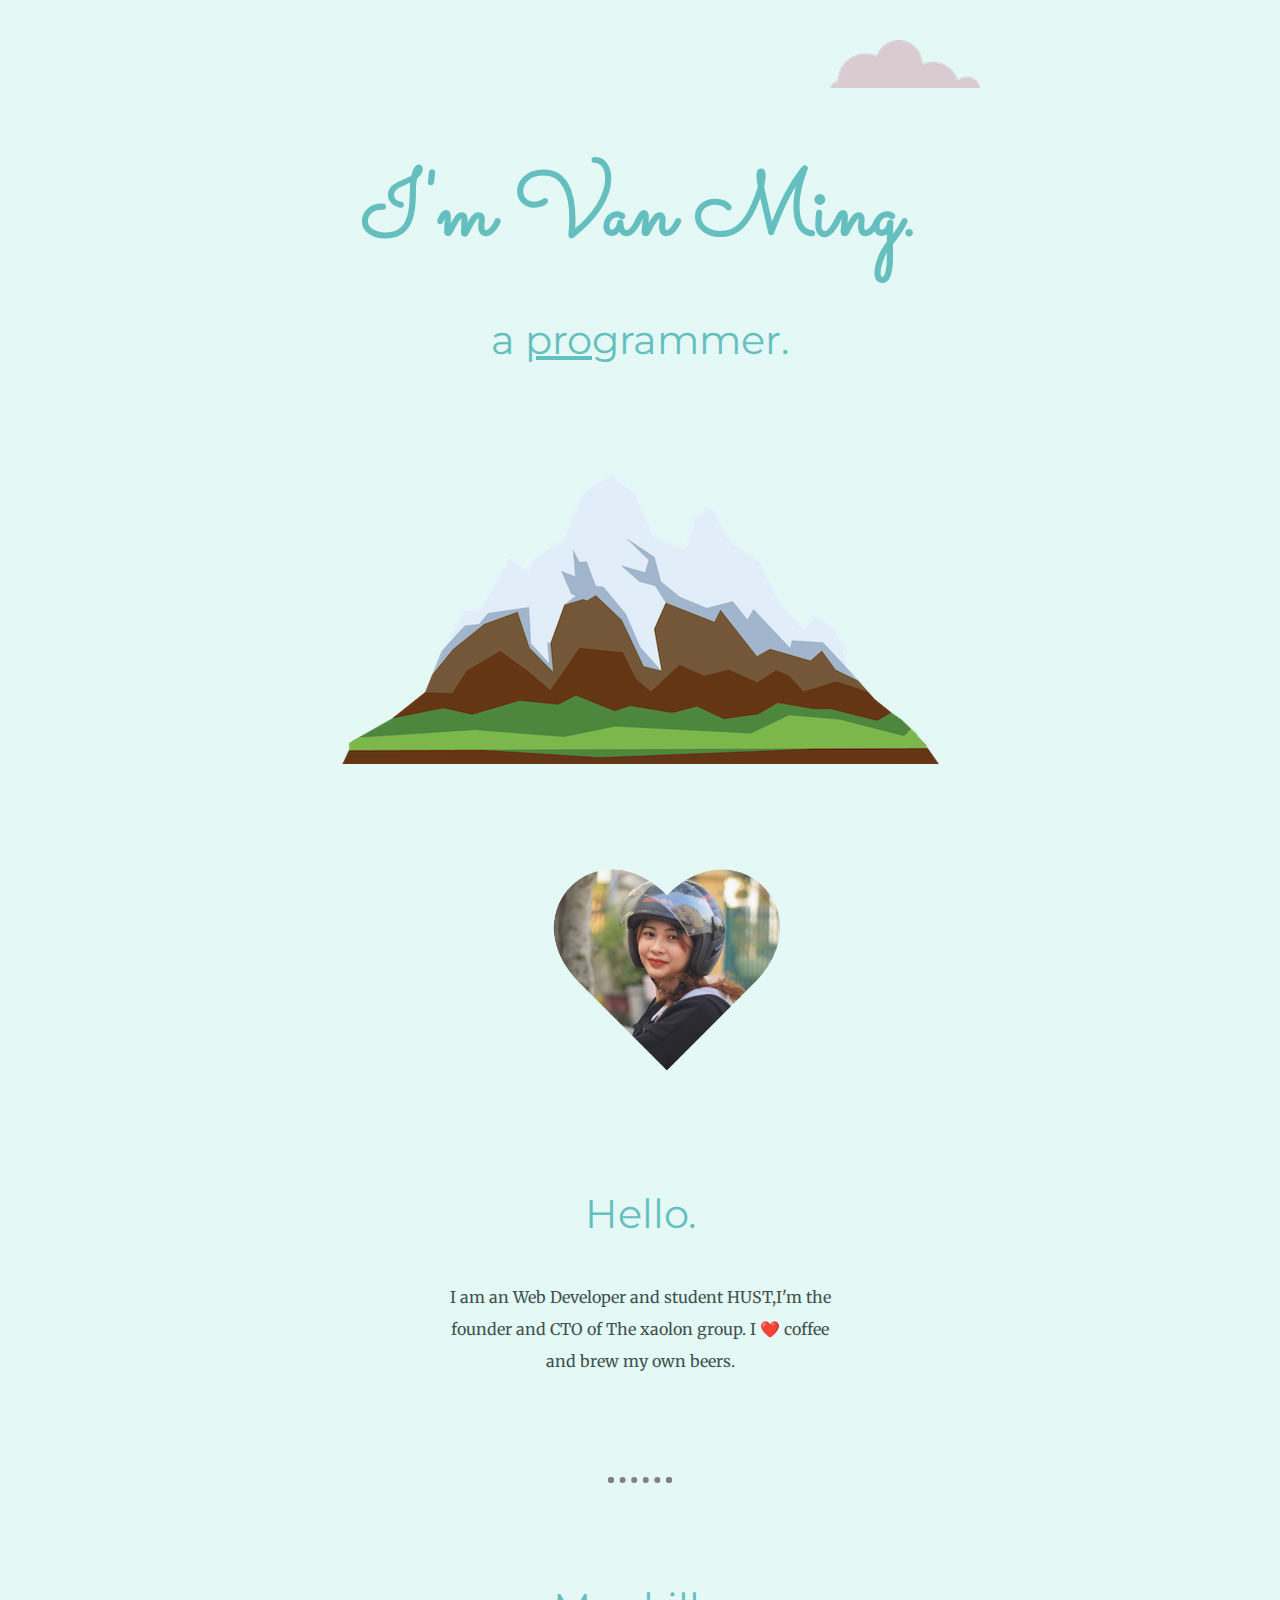
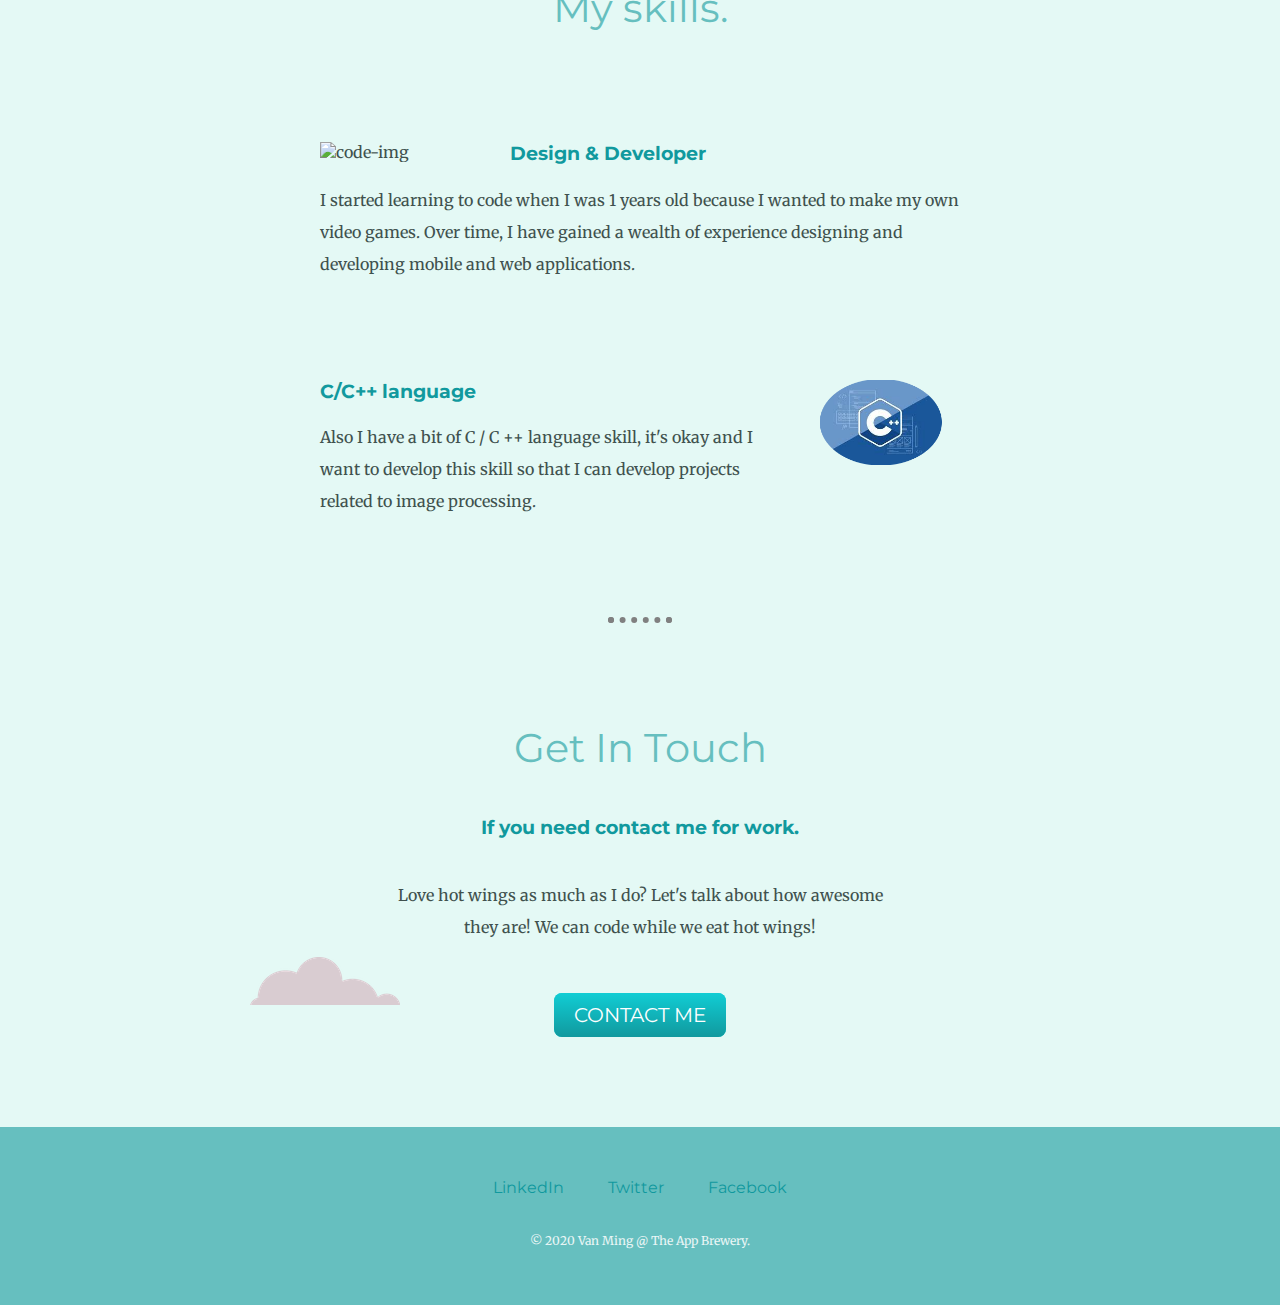
==== index.html @ d98f89c5 "Rename Untitled-1.html to index.html" ====
<!DOCTYPE html>
<html lang="en">
<head>
    <meta charset="UTF-8">
    <meta http-equiv="X-UA-Compatible" content="IE=edge">
    <meta name="viewport" content="width=device-width, initial-scale=1.0">
    <title>Van Ming</title>
    <link rel="stylesheet" href="css/styles.css">
    <link href="https://fonts.googleapis.com/css?family=Merriweather|Montserrat|Sacramento" rel="stylesheet">
    <link rel="icon" href="facebook-icon-png-32x32-28.jpg">
</head>
<body>
    <div class="top-container">
        <img class="top-cloud" src="images/cloud.png" alt="cloud">
        <div class="title-text">
            <h1>I'm Van Ming.</h1>
            <h2>a <span class="pro">pro</span>grammer.</h2>
        </div>
<img class="bottom-cloud" src="images/cloud.png" alt="cloud">
<img class="mountain" src="images/mountain.png" alt="mountain"
    </div>
    <div class="middle-container">
        <div class="profile">
            <img class="ss" src="images/abc.png" alt="my">
            <h2> Hello.</h2>
            <p class="intro">I am an Web Developer and student HUST,I'm the founder and CTO of The xaolon group. I ❤️ coffee and brew my own beers.</p>
        </div>
<hr>
<div class="skills">
<h2>My skills.</h2>
<div class="skill-row">
    <img class="code-img" src="https://media.giphy.com/media/iIqmM5tTjmpOB9mpbn/giphy.gif" alt=code-img>
    <h3>Design & Developer</h3>
    <p>I started learning to code when I was 1 years old because I wanted to make my own video games. Over time, I have gained a wealth of experience designing and developing mobile and web applications.</p>
</div>
<div class="skill-row">
    <img class="chilli-img" src="images/C++.png" alt="abc">

    <h3>C/C++ language </h3>
    <p>Also I have a bit of C / C ++ language skill, it's okay and I want to develop this skill so that I can develop projects related to image processing.</p>
</div>
</div>
<hr>
<div class="contact-me">
    <h2>Get In Touch</h2>
    <h3>If you need contact me for work.</h3>
    <p class="contact-message">Love hot wings as much as I do? Let's talk about how awesome they are! We can code while we eat hot wings!</p>
    <a class="btn" href="ngovanminhdtvt08@gmail.com">CONTACT ME</a>
  </div>
</div>


<div class="bottom-container">
  <a class="footer-link" href="https://www.linkedin.com/">LinkedIn</a>
  <a class="footer-link" href="https://twitter.com/minh66hn">Twitter</a>
  <a class="footer-link" href="https://www.facebook.com/minh66hn/">Facebook</a>
  <p class="copyright">© 2020 Van Ming @ The App Brewery.</p>
</div>
    </div>
</body>
</html>
---- css/styles.css ----
body {
  color: #40514E;
  margin: 0;
  text-align: center;
  font-family: 'Merriweather', serif;
}

h1 {
  color: #66BFBF;
  font-size: 5.625rem;
  margin: 50px auto 0 auto;
  font-family: 'Sacramento', cursive;
}

h2 {
  color: #66BFBF;
  font-family: 'Montserrat', sans-serif;
  font-size: 2.5rem;
  font-weight: normal;
  padding-bottom: 10px;
}

h3 {
  color: #11999E;
  font-family: 'Montserrat', sans-serif;
}

p {
  line-height: 2;
}

hr {
  border: dotted gray 6px;
  border-bottom: none;
  width: 4%;
  margin: 100px auto;
}

a{
  color: #11999E;
  font-family: 'Montserrat', sans-serif;
  margin: 10px 20px;
  text-decoration: none;
}

a:hover {
  color: #EAF6F6;
}

.top-container {
  background-color: #E4F9F5;
  position: relative;
  padding-top: 100px;
}

.middle-container {
  margin: 100px 0;
}
.ss{
  width: 280px;
}
.bottom-container {
  background-color: #66BFBF;
  padding: 50px 0 20px;
}

.skill-row {
  width: 50%;
  margin: 100px auto 100px auto;
  text-align: left;
}

.pro {
  text-decoration: underline;
}

.intro {
  width: 30%;
  margin: auto;
}

.contact-message {
  width: 40%;
  margin: 40px auto 60px;
}

.copyright {
  color: #EAF6F6;
  font-size: 0.75rem;
  padding: 20px 0;
}

.top-cloud {
  position: absolute;
  right: 300px;
  top: 40px;
}

.bottom-cloud {
  position: absolute;
  left: 250px;
  bottom: 300px;
}

.code-img {
  width: 25%;
  float: left;
  margin-right: 30px;
}

.chilli-img {
  width: 25%;
  float: right;
  margin-left: 30px;
}

.btn {
  background: #11cdd4;
  background-image: -webkit-linear-gradient(top, #11cdd4, #11999e);
  background-image: -moz-linear-gradient(top, #11cdd4, #11999e);
  background-image: -ms-linear-gradient(top, #11cdd4, #11999e);
  background-image: -o-linear-gradient(top, #11cdd4, #11999e);
  background-image: linear-gradient(to bottom, #11cdd4, #11999e);
  -webkit-border-radius: 8;
  -moz-border-radius: 8;
  border-radius: 8px;
  font-family: 'Montserrat', sans-serif;
  color: #ffffff;
  font-size: 20px;
  padding: 10px 20px 10px 20px;
  text-decoration: none;
}

.btn:hover {
  background: #30e3cb;
  background-image: -webkit-linear-gradient(top, #30e3cb, #2bc4ad);
  background-image: -moz-linear-gradient(top, #30e3cb, #2bc4ad);
  background-image: -ms-linear-gradient(top, #30e3cb, #2bc4ad);
  background-image: -o-linear-gradient(top, #30e3cb, #2bc4ad);
  background-image: linear-gradient(to bottom, #30e3cb, #2bc4ad);
  text-decoration: none;
}
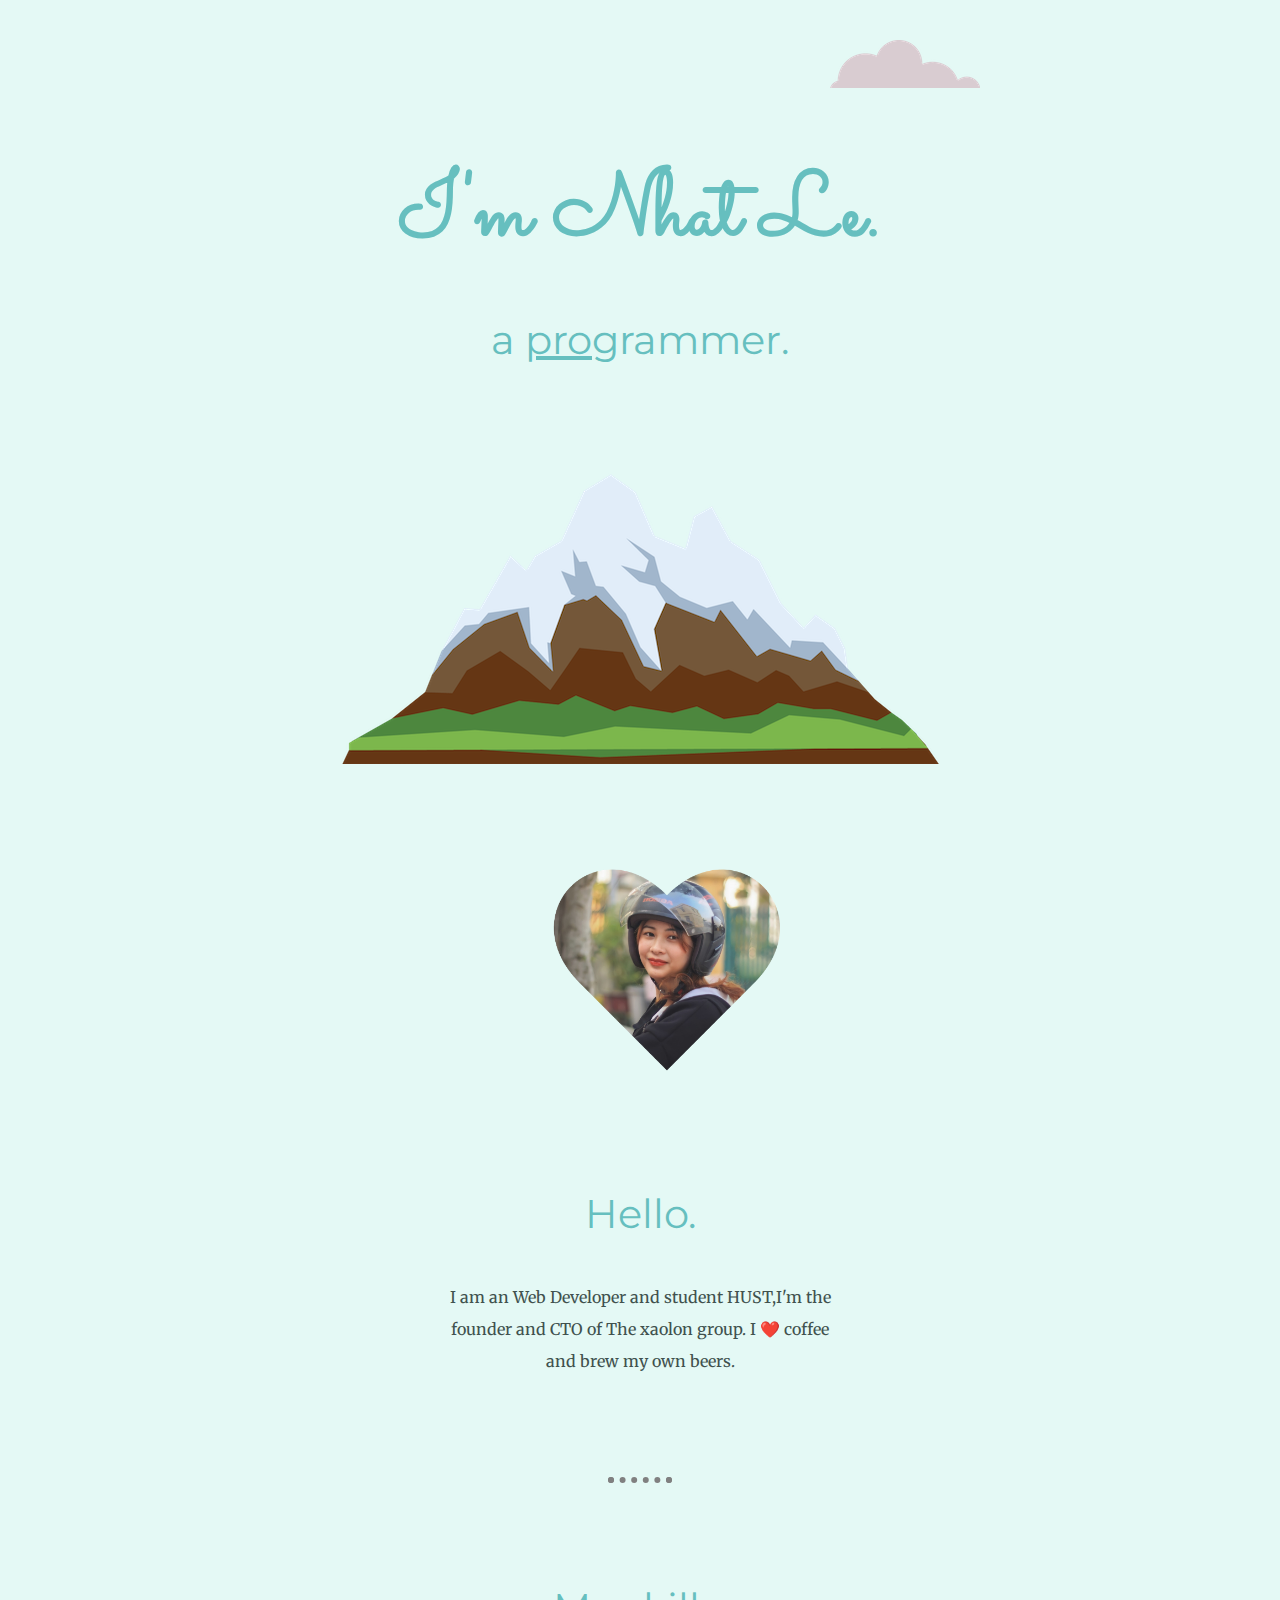
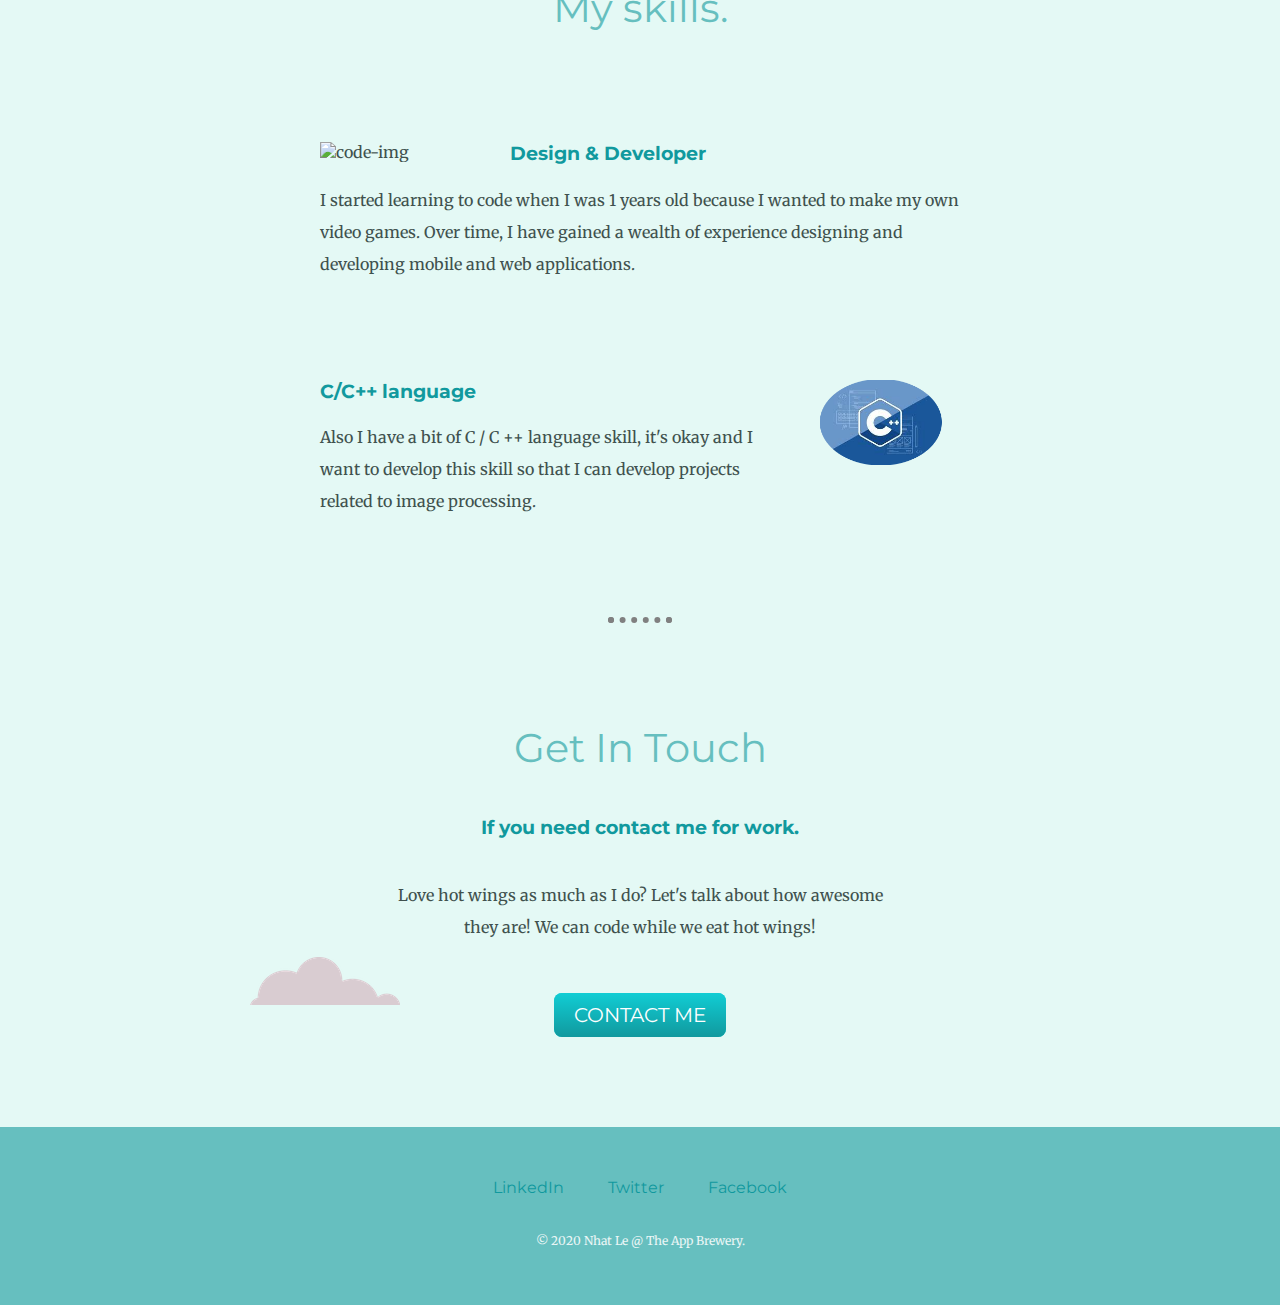
==== commit eddd66f7: "Update index.html" ====
--- a/index.html
+++ b/index.html
@@ -4,7 +4,7 @@
     <meta charset="UTF-8">
     <meta http-equiv="X-UA-Compatible" content="IE=edge">
     <meta name="viewport" content="width=device-width, initial-scale=1.0">
-    <title>Van Ming</title>
+    <title>Nhat Le</title>
     <link rel="stylesheet" href="css/styles.css">
     <link href="https://fonts.googleapis.com/css?family=Merriweather|Montserrat|Sacramento" rel="stylesheet">
     <link rel="icon" href="facebook-icon-png-32x32-28.jpg">
@@ -13,7 +13,7 @@
     <div class="top-container">
         <img class="top-cloud" src="images/cloud.png" alt="cloud">
         <div class="title-text">
-            <h1>I'm Van Ming.</h1>
+            <h1>I'm Nhat Le.</h1>
             <h2>a <span class="pro">pro</span>grammer.</h2>
         </div>
 <img class="bottom-cloud" src="images/cloud.png" alt="cloud">
@@ -52,9 +52,9 @@
 
 <div class="bottom-container">
   <a class="footer-link" href="https://www.linkedin.com/">LinkedIn</a>
-  <a class="footer-link" href="https://twitter.com/minh66hn">Twitter</a>
-  <a class="footer-link" href="https://www.facebook.com/minh66hn/">Facebook</a>
-  <p class="copyright">© 2020 Van Ming @ The App Brewery.</p>
+  <a class="footer-link" href="https://twitter.com/">Twitter</a>
+  <a class="footer-link" href="https://www.facebook.com/nhatle.pham.125323">Facebook</a>
+  <p class="copyright">© 2020 Nhat Le  @ The App Brewery.</p>
 </div>
     </div>
 </body>
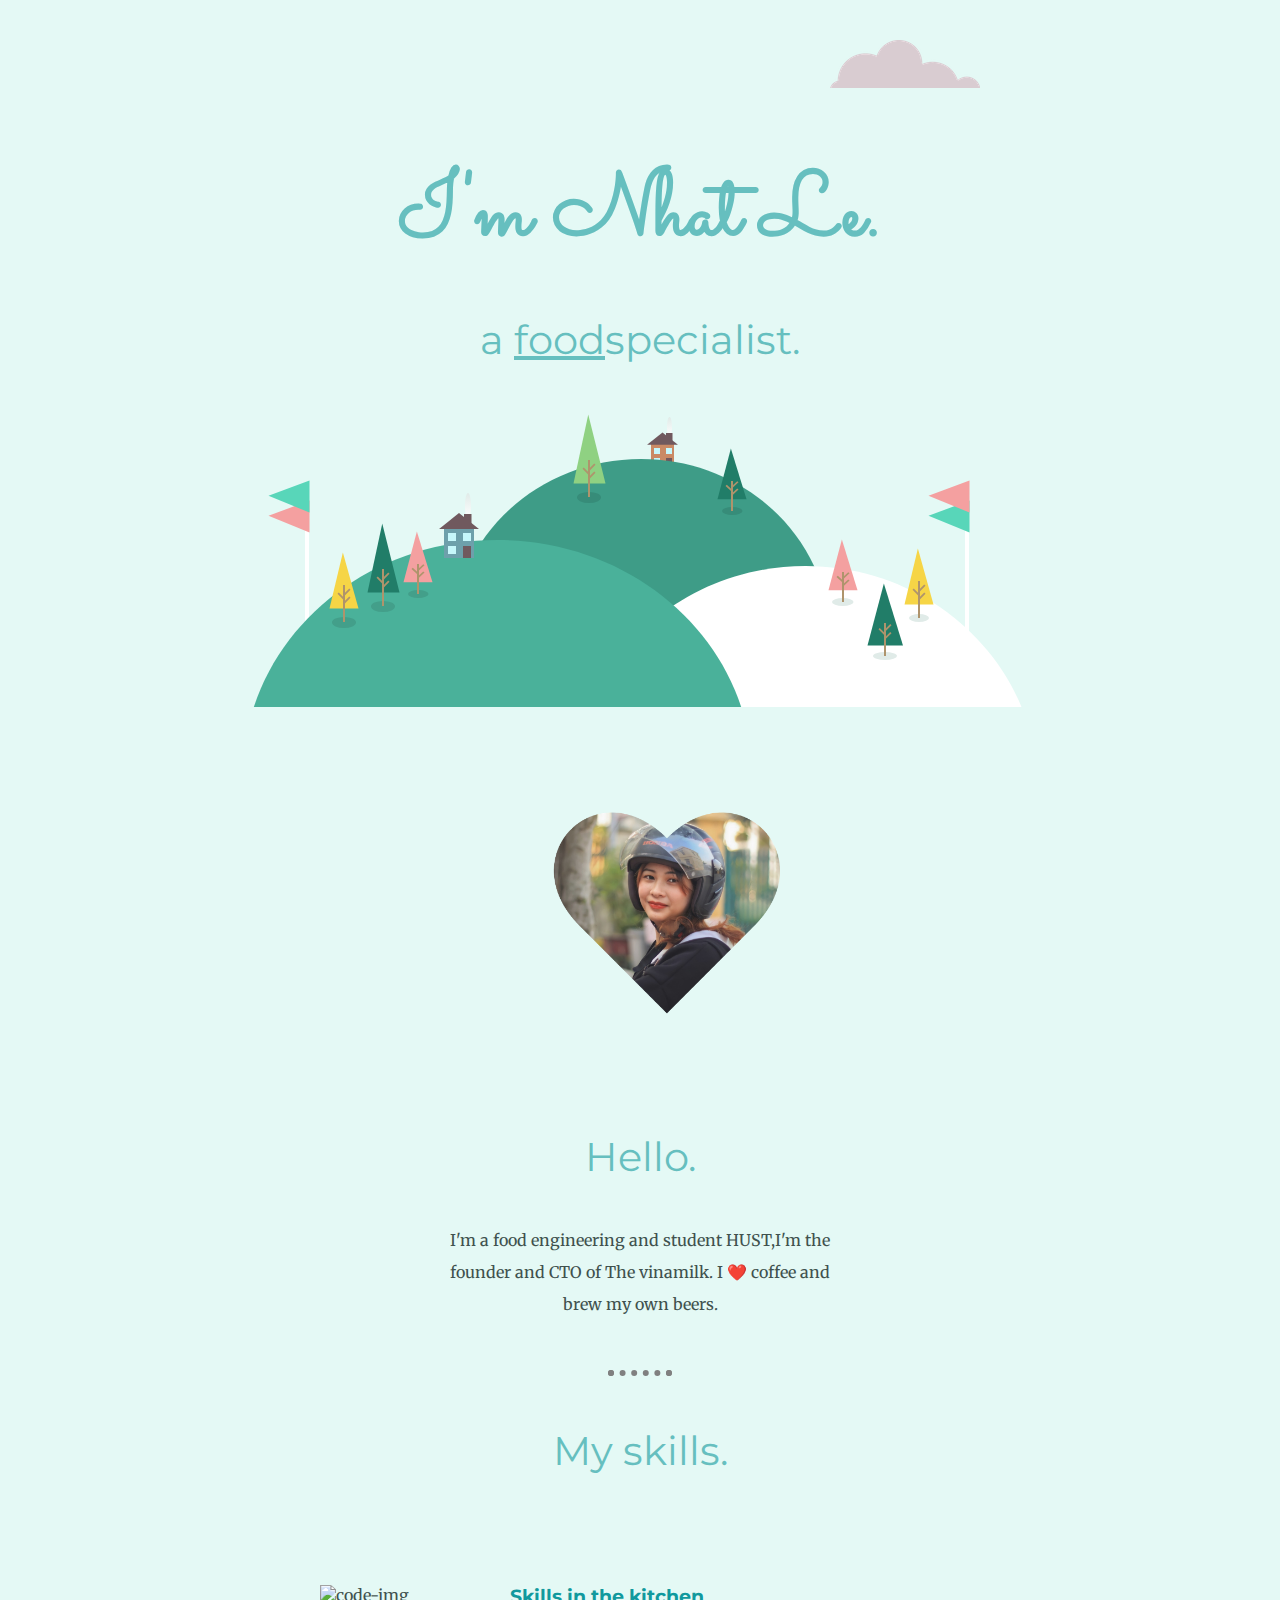
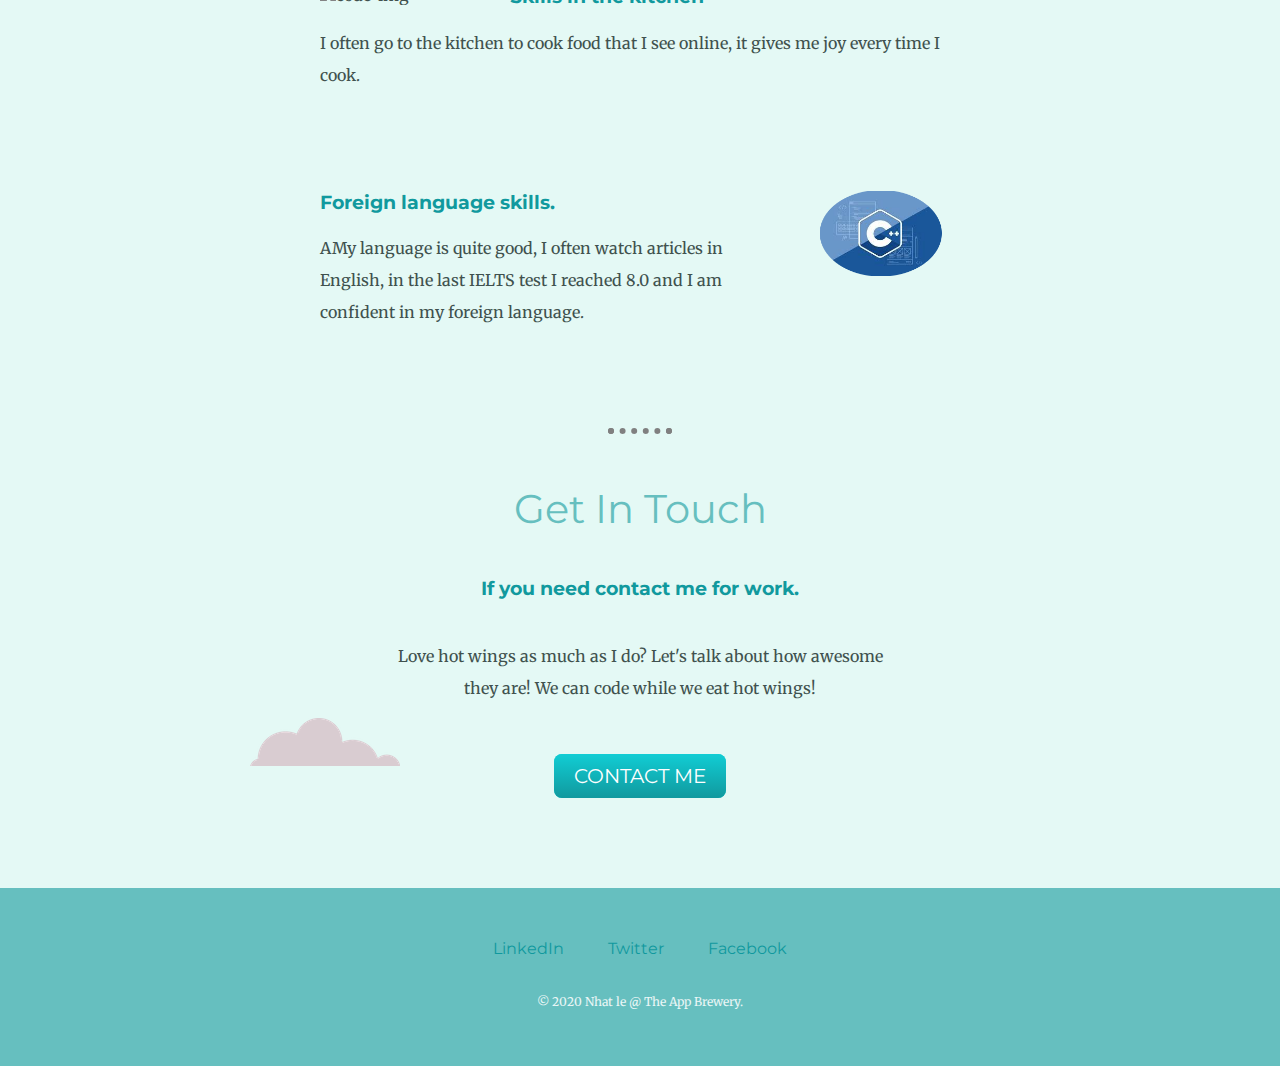
==== commit b81151af: "Rename index1.html to index.html" ====
--- a/index.html
+++ b/index.html
@@ -14,30 +14,30 @@
         <img class="top-cloud" src="images/cloud.png" alt="cloud">
         <div class="title-text">
             <h1>I'm Nhat Le.</h1>
-            <h2>a <span class="pro">pro</span>grammer.</h2>
+            <h2>a <span class="pro">food</span>specialist.</h2>
         </div>
 <img class="bottom-cloud" src="images/cloud.png" alt="cloud">
-<img class="mountain" src="images/mountain.png" alt="mountain"
+<img class="mountain" src="images/land.svg" alt="mountain"
     </div>
     <div class="middle-container">
         <div class="profile">
             <img class="ss" src="images/abc.png" alt="my">
             <h2> Hello.</h2>
-            <p class="intro">I am an Web Developer and student HUST,I'm the founder and CTO of The xaolon group. I ❤️ coffee and brew my own beers.</p>
+            <p class="intro">I'm a food engineering and student HUST,I'm the founder and CTO of The vinamilk. I ❤️ coffee and brew my own beers.</p>
         </div>
 <hr>
 <div class="skills">
 <h2>My skills.</h2>
 <div class="skill-row">
-    <img class="code-img" src="https://media.giphy.com/media/iIqmM5tTjmpOB9mpbn/giphy.gif" alt=code-img>
-    <h3>Design & Developer</h3>
-    <p>I started learning to code when I was 1 years old because I wanted to make my own video games. Over time, I have gained a wealth of experience designing and developing mobile and web applications.</p>
+    <img class="code-img" src="https://media.giphy.com/media/3o7btUDtnx3gTwIlmo/giphy.gif" alt=code-img>
+    <h3>Skills in the kitchen</h3>
+    <p>I often go to the kitchen to cook food that I see online, it gives me joy every time I cook.</p>
 </div>
 <div class="skill-row">
     <img class="chilli-img" src="images/C++.png" alt="abc">
 
-    <h3>C/C++ language </h3>
-    <p>Also I have a bit of C / C ++ language skill, it's okay and I want to develop this skill so that I can develop projects related to image processing.</p>
+    <h3>Foreign language skills.</h3>
+    <p>AMy language is quite good, I often watch articles in English, in the last IELTS test I reached 8.0 and I am confident in my foreign language.</p>
 </div>
 </div>
 <hr>
@@ -45,16 +45,16 @@
     <h2>Get In Touch</h2>
     <h3>If you need contact me for work.</h3>
     <p class="contact-message">Love hot wings as much as I do? Let's talk about how awesome they are! We can code while we eat hot wings!</p>
-    <a class="btn" href="ngovanminhdtvt08@gmail.com">CONTACT ME</a>
+    <a class="btn" href="">CONTACT ME</a>
   </div>
 </div>
 
 
 <div class="bottom-container">
   <a class="footer-link" href="https://www.linkedin.com/">LinkedIn</a>
-  <a class="footer-link" href="https://twitter.com/">Twitter</a>
+  <a class="footer-link" href="https://twitter.com">Twitter</a>
   <a class="footer-link" href="https://www.facebook.com/nhatle.pham.125323">Facebook</a>
-  <p class="copyright">© 2020 Nhat Le  @ The App Brewery.</p>
+  <p class="copyright">© 2020 Nhat le @ The App Brewery.</p>
 </div>
     </div>
 </body>
--- a/css/styles.css
+++ b/css/styles.css
@@ -33,7 +33,7 @@
   border: dotted gray 6px;
   border-bottom: none;
   width: 4%;
-  margin: 100px auto;
+  margin: 50px auto;
 }
 
 a{
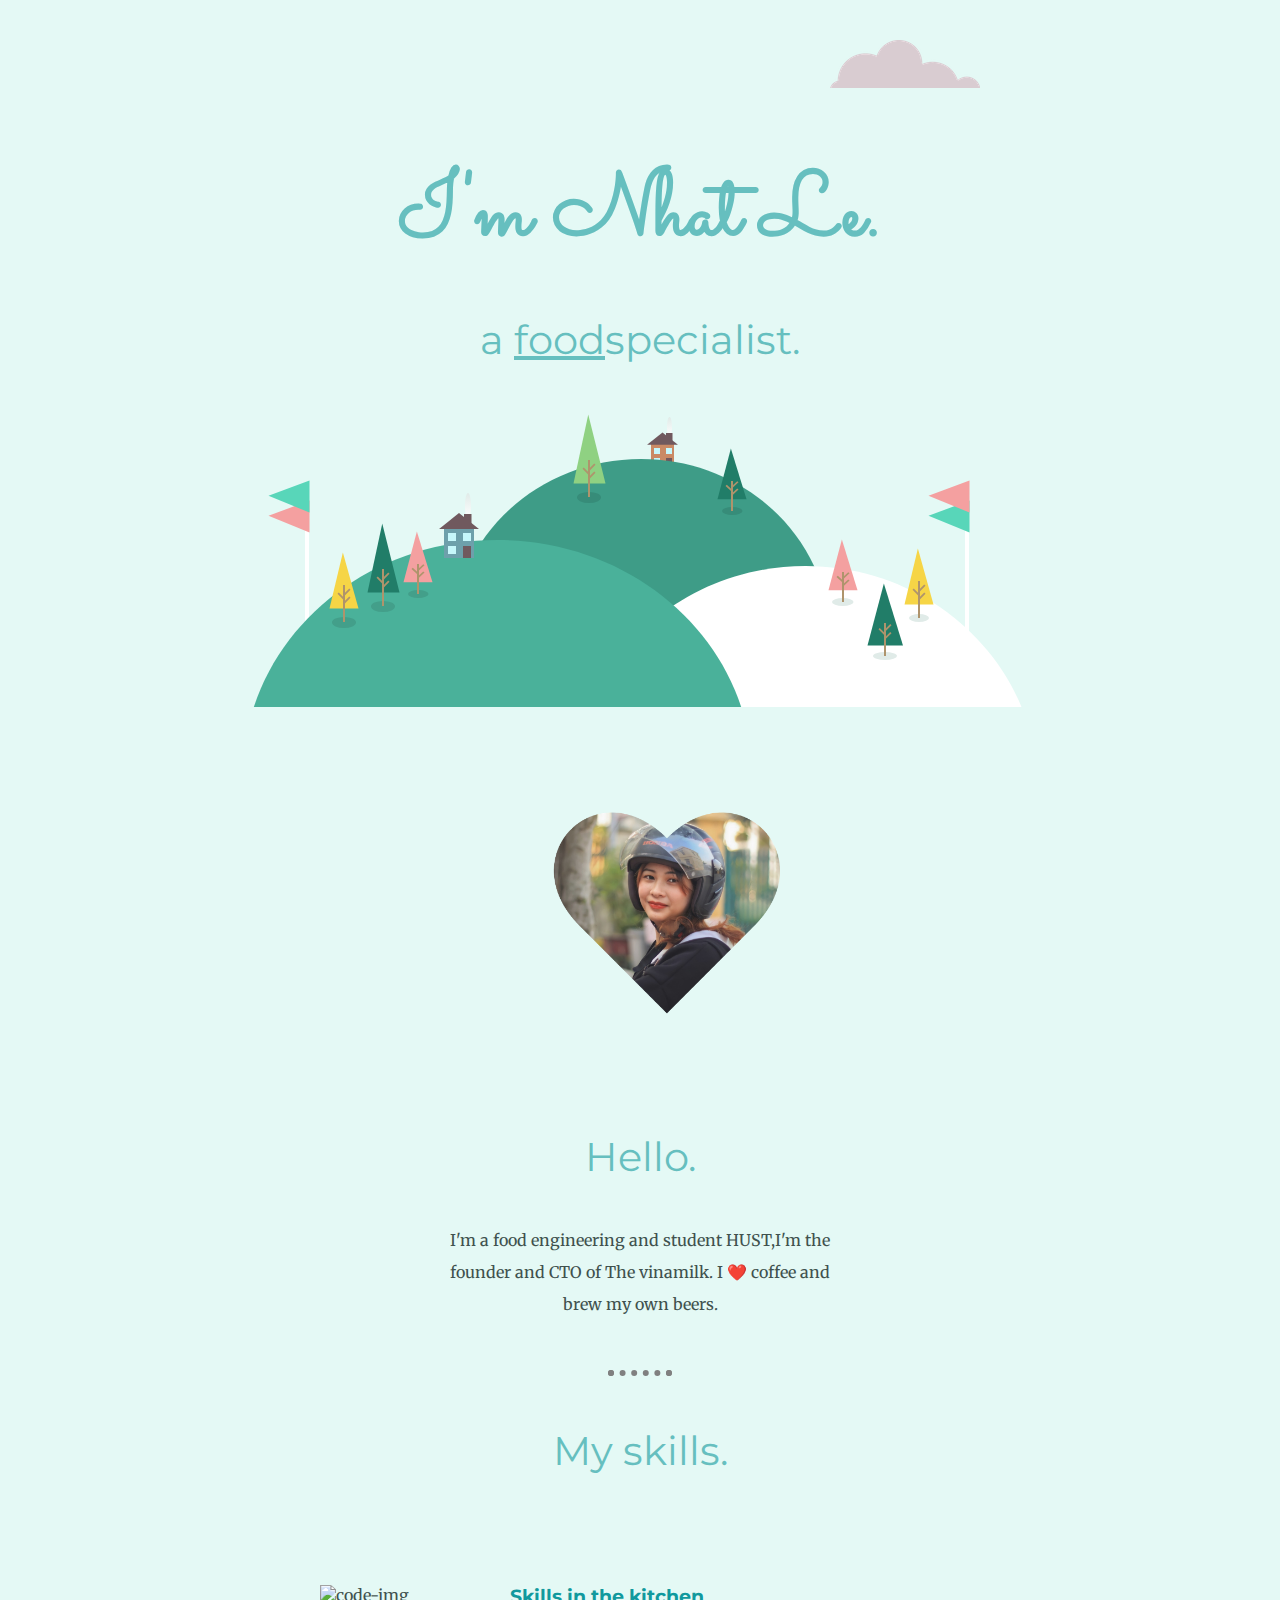
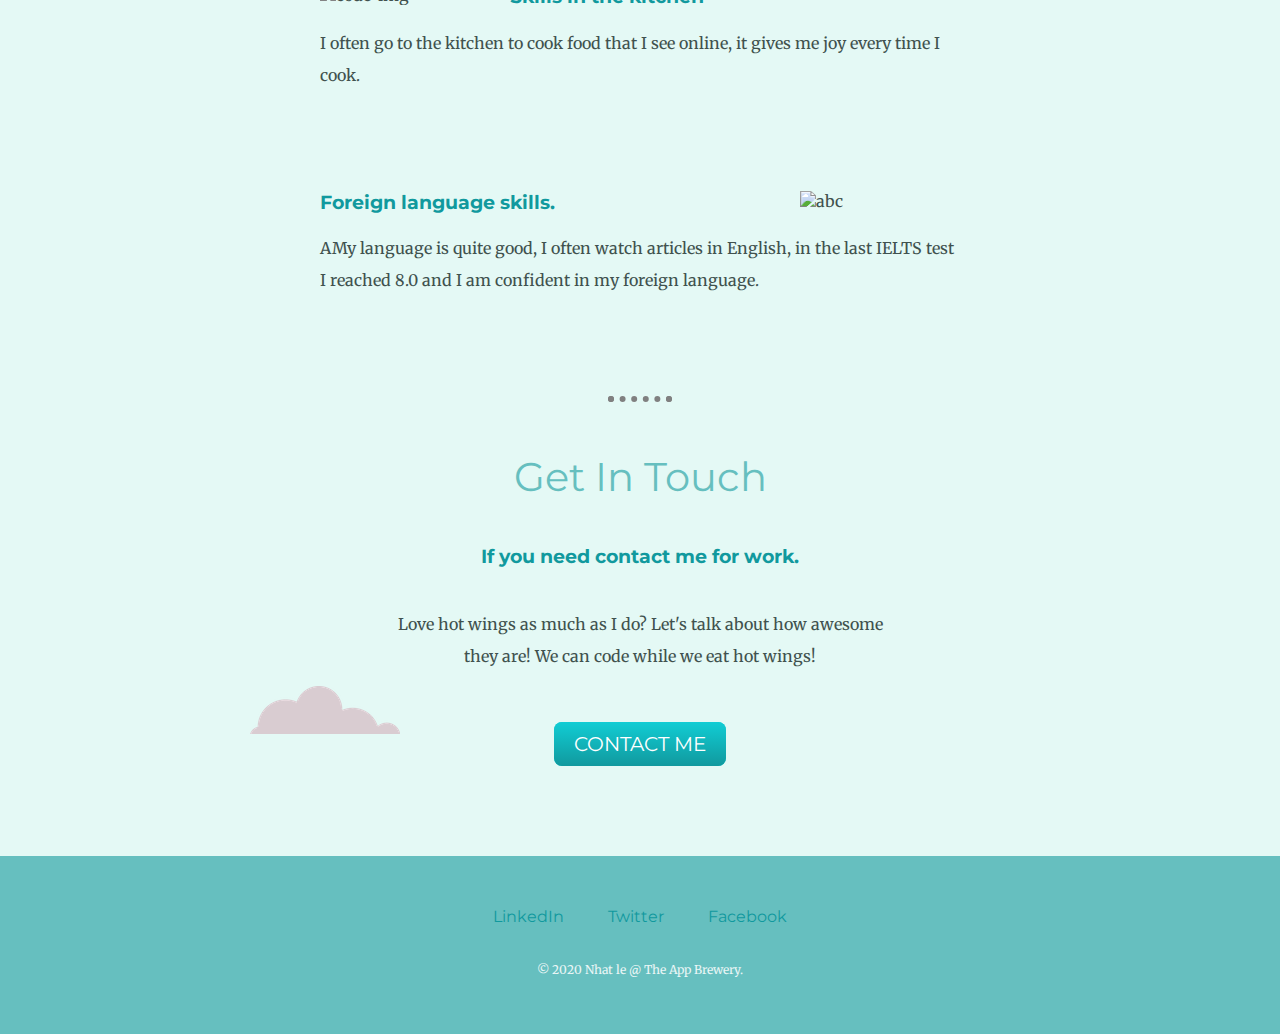
==== commit 16d1b286: "update" ====
--- a/index.html
+++ b/index.html
@@ -34,7 +34,7 @@
     <p>I often go to the kitchen to cook food that I see online, it gives me joy every time I cook.</p>
 </div>
 <div class="skill-row">
-    <img class="chilli-img" src="images/C++.png" alt="abc">
+    <img class="chilli-img" src="https://www.google.com.vn/url?sa=i&url=https%3A%2F%2Fpasal.edu.vn%2Fnhung-cach-hoc-tieng-anh-giao-tiep-nhanh-va-hieu-qua-nhat-n79.html&psig=AOvVaw2iqlNYoCfdlub-sBCdGIPE&ust=1620565688069000&source=images&cd=vfe&ved=0CAIQjRxqFwoTCPia_bqUuvACFQAAAAAdAAAAABAD" alt="abc">
 
     <h3>Foreign language skills.</h3>
     <p>AMy language is quite good, I often watch articles in English, in the last IELTS test I reached 8.0 and I am confident in my foreign language.</p>
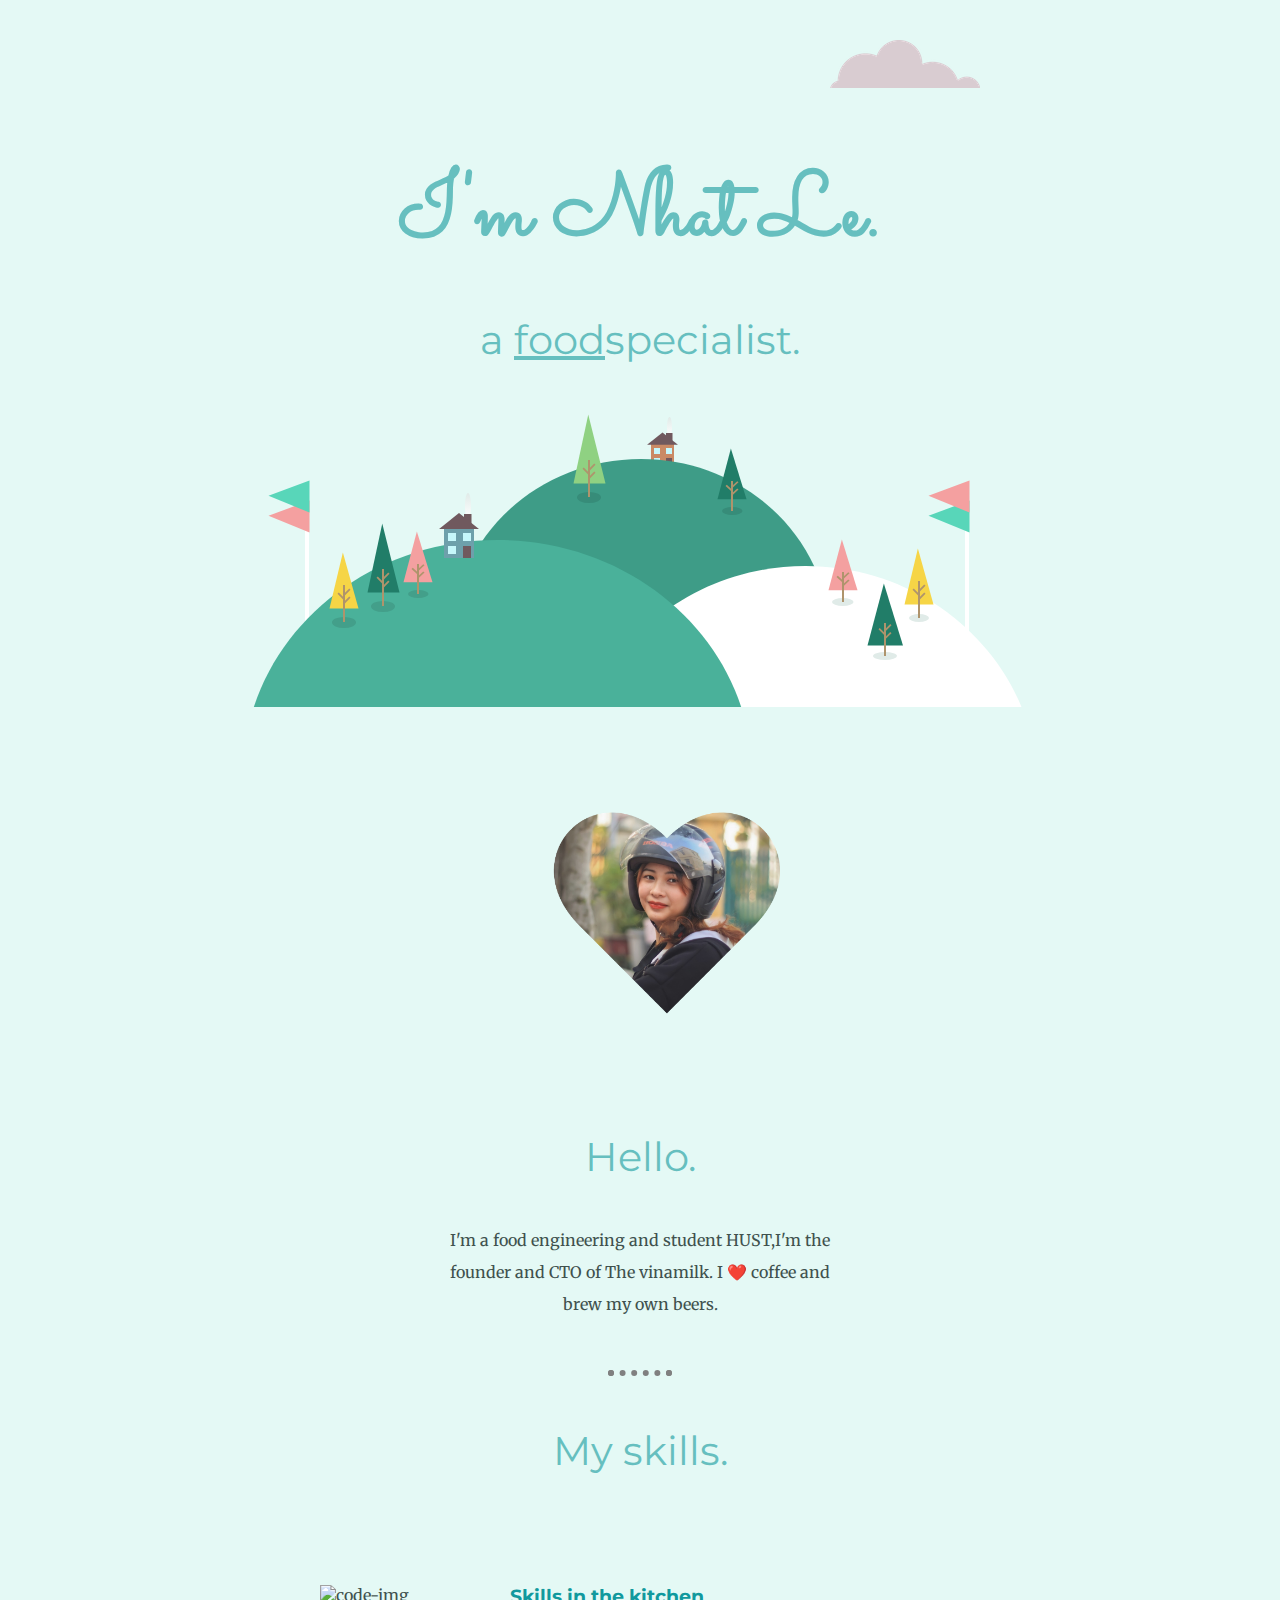
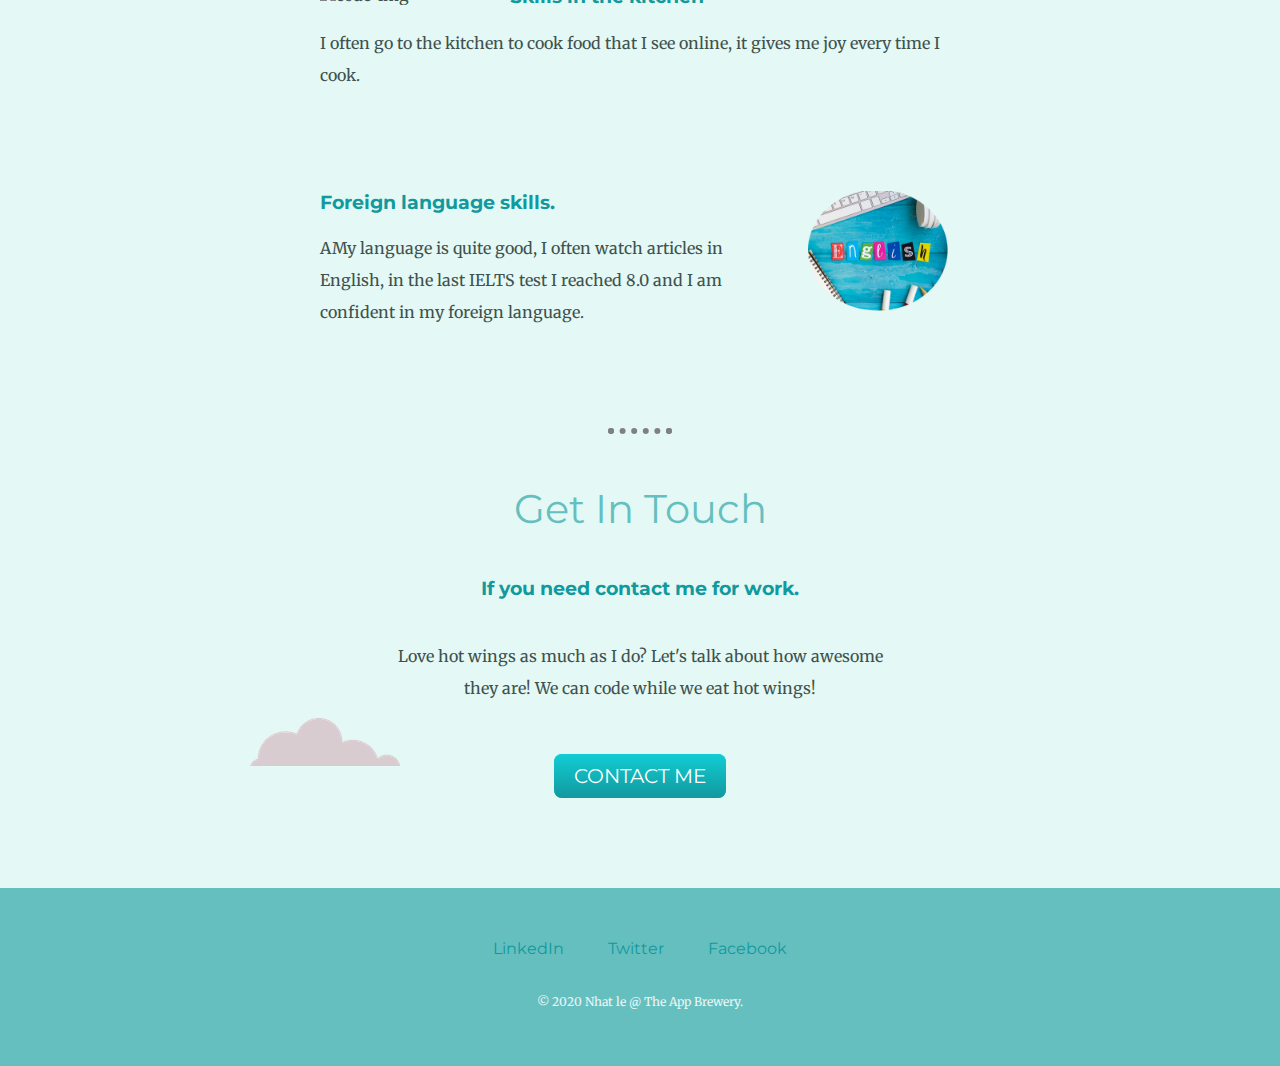
==== commit d70817ff: "Add files via upload" ====
--- a/index.html
+++ b/index.html
@@ -34,7 +34,7 @@
     <p>I often go to the kitchen to cook food that I see online, it gives me joy every time I cook.</p>
 </div>
 <div class="skill-row">
-    <img class="chilli-img" src="https://www.google.com.vn/url?sa=i&url=https%3A%2F%2Fpasal.edu.vn%2Fnhung-cach-hoc-tieng-anh-giao-tiep-nhanh-va-hieu-qua-nhat-n79.html&psig=AOvVaw2iqlNYoCfdlub-sBCdGIPE&ust=1620565688069000&source=images&cd=vfe&ved=0CAIQjRxqFwoTCPia_bqUuvACFQAAAAAdAAAAABAD" alt="abc">
+    <img class="chilli-img" src="images/a'a.png" alt="abc">
 
     <h3>Foreign language skills.</h3>
     <p>AMy language is quite good, I often watch articles in English, in the last IELTS test I reached 8.0 and I am confident in my foreign language.</p>
@@ -58,4 +58,5 @@
 </div>
     </div>
 </body>
+
 </html>
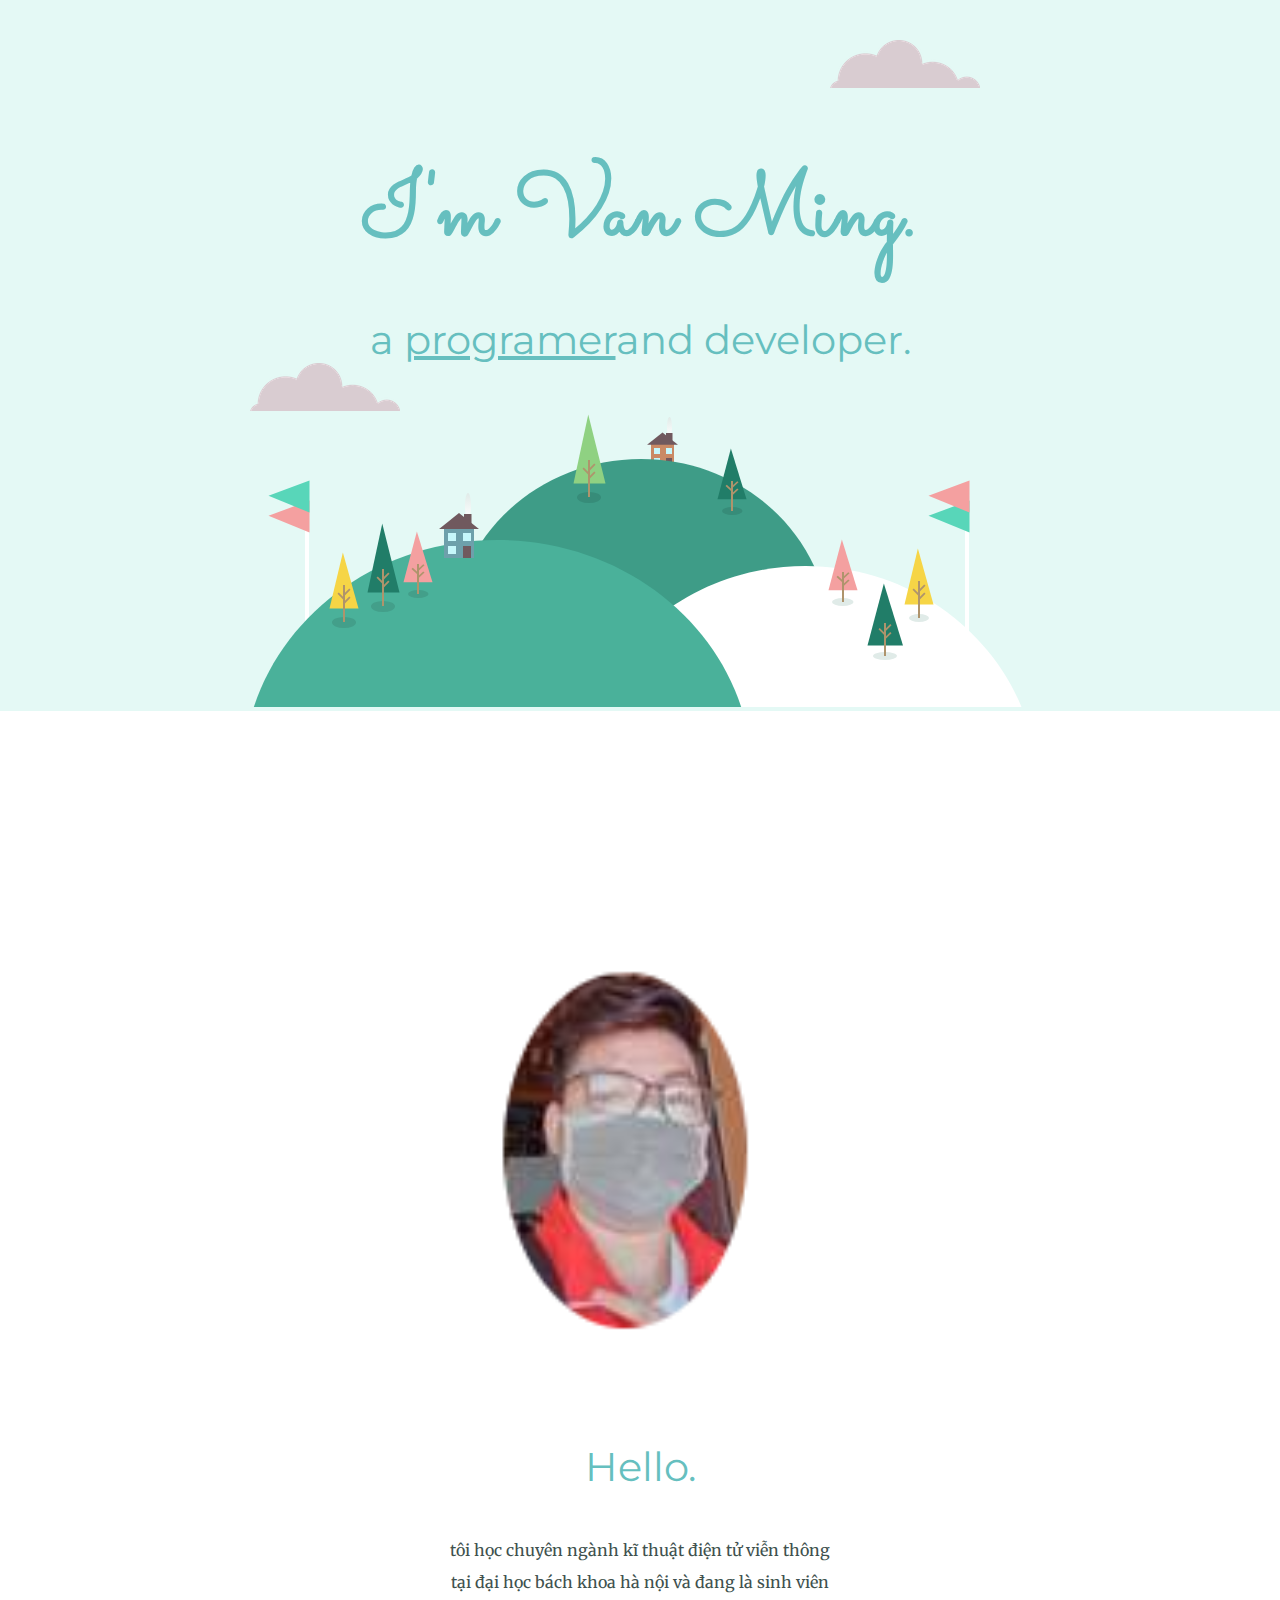
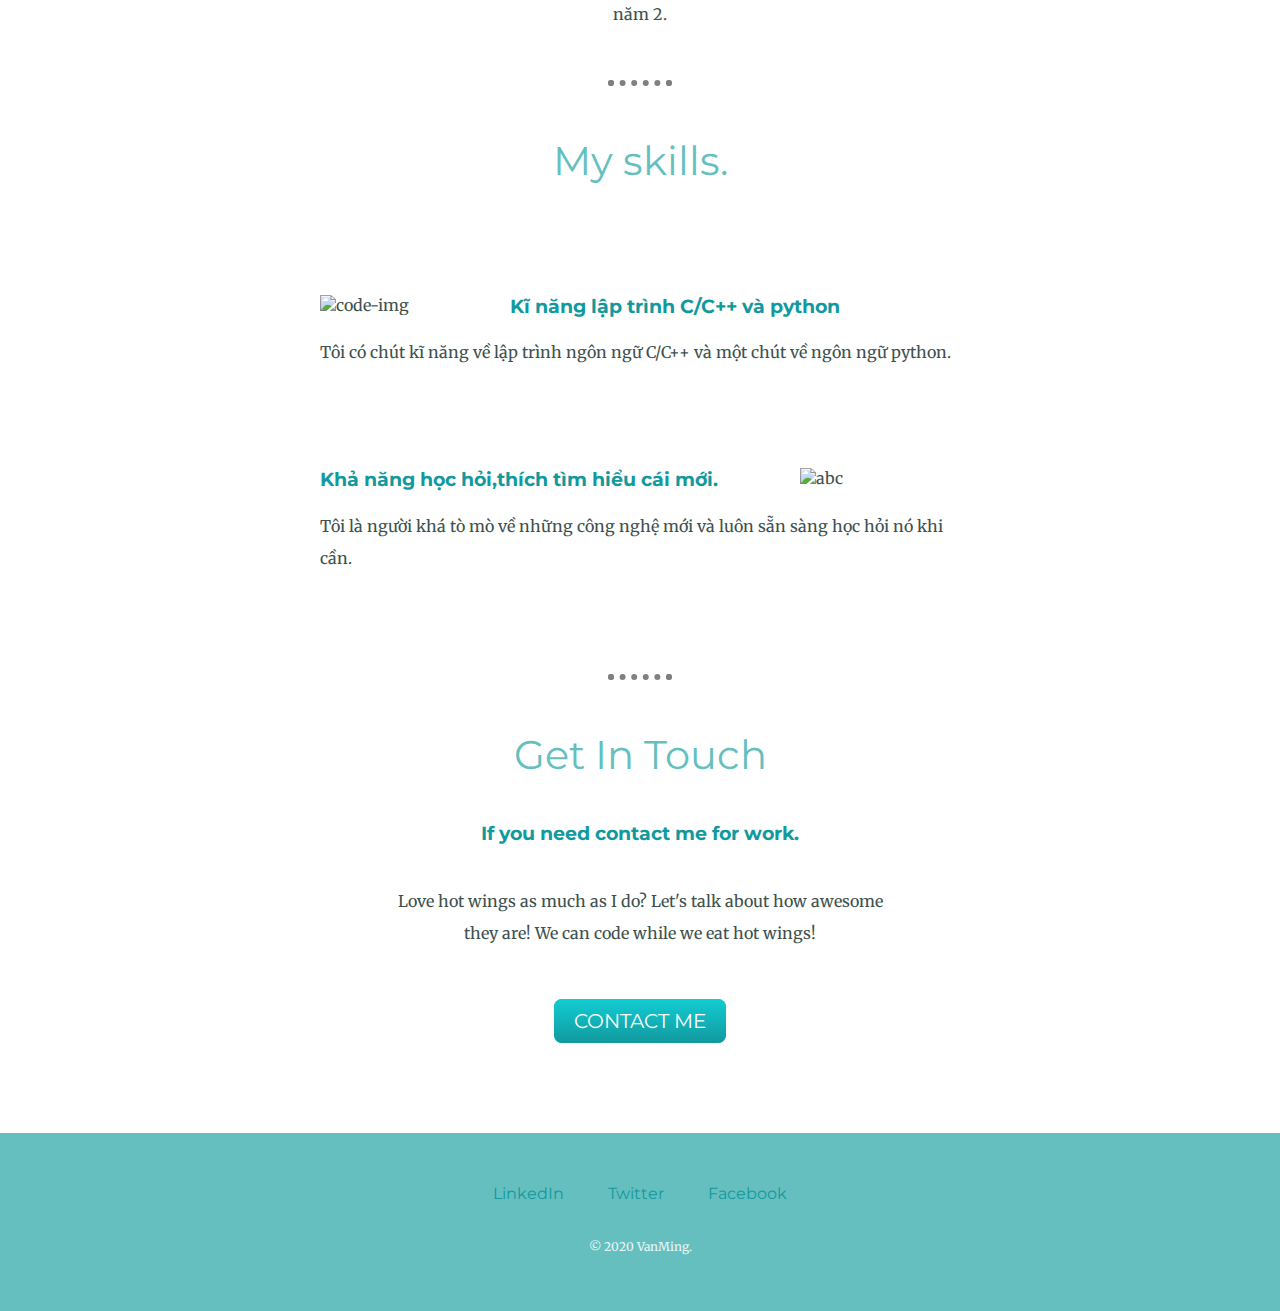
==== commit bda991b0: "Add files via upload" ====
--- a/index.html
+++ b/index.html
@@ -4,7 +4,7 @@
     <meta charset="UTF-8">
     <meta http-equiv="X-UA-Compatible" content="IE=edge">
     <meta name="viewport" content="width=device-width, initial-scale=1.0">
-    <title>Nhat Le</title>
+    <title>Van Ming</title>
     <link rel="stylesheet" href="css/styles.css">
     <link href="https://fonts.googleapis.com/css?family=Merriweather|Montserrat|Sacramento" rel="stylesheet">
     <link rel="icon" href="facebook-icon-png-32x32-28.jpg">
@@ -13,31 +13,31 @@
     <div class="top-container">
         <img class="top-cloud" src="images/cloud.png" alt="cloud">
         <div class="title-text">
-            <h1>I'm Nhat Le.</h1>
-            <h2>a <span class="pro">food</span>specialist.</h2>
+            <h1>I'm Van Ming.</h1>
+            <h2>a <span class="pro">programer</span>and developer.</h2>
         </div>
 <img class="bottom-cloud" src="images/cloud.png" alt="cloud">
-<img class="mountain" src="images/land.svg" alt="mountain"
+<img class="mountain" src="images/land.svg" alt="mountain">
     </div>
     <div class="middle-container">
         <div class="profile">
-            <img class="ss" src="images/abc.png" alt="my">
+            <img class="ss" src="images/aa(1).png" alt="my">
             <h2> Hello.</h2>
-            <p class="intro">I'm a food engineering and student HUST,I'm the founder and CTO of The vinamilk. I ❤️ coffee and brew my own beers.</p>
+            <p class="intro">tôi học chuyên ngành kĩ thuật điện tử viễn thông tại đại học bách khoa hà nội và đang là sinh viên năm 2.</p>
         </div>
 <hr>
 <div class="skills">
 <h2>My skills.</h2>
 <div class="skill-row">
-    <img class="code-img" src="https://media.giphy.com/media/3o7btUDtnx3gTwIlmo/giphy.gif" alt=code-img>
-    <h3>Skills in the kitchen</h3>
-    <p>I often go to the kitchen to cook food that I see online, it gives me joy every time I cook.</p>
+    <img class="code-img" src="https://media.giphy.com/media/349qKnoIBHK1i/giphy.gif" alt=code-img>
+    <h3>Kĩ năng lập trình C/C++ và python</h3>
+    <p>Tôi có chút kĩ năng về lập trình ngôn ngữ C/C++ và một chút về ngôn ngữ python.</p>
 </div>
 <div class="skill-row">
-    <img class="chilli-img" src="images/a'a.png" alt="abc">
+    <img class="chilli-img" src="https://media.giphy.com/media/IcZhFmufozDCij3p22/giphy.gif" alt="abc">
 
-    <h3>Foreign language skills.</h3>
-    <p>AMy language is quite good, I often watch articles in English, in the last IELTS test I reached 8.0 and I am confident in my foreign language.</p>
+    <h3>Khả năng học hỏi,thích tìm hiểu cái mới.</h3>
+    <p>Tôi là người khá tò mò về những công nghệ mới và luôn sẵn sàng học hỏi nó khi cần.</p>
 </div>
 </div>
 <hr>
@@ -53,8 +53,8 @@
 <div class="bottom-container">
   <a class="footer-link" href="https://www.linkedin.com/">LinkedIn</a>
   <a class="footer-link" href="https://twitter.com">Twitter</a>
-  <a class="footer-link" href="https://www.facebook.com/nhatle.pham.125323">Facebook</a>
-  <p class="copyright">© 2020 Nhat le @ The App Brewery.</p>
+  <a class="footer-link" href="https://www.facebook.com/minh66hn">Facebook</a>
+  <p class="copyright">© 2020 VanMing.</p>
 </div>
     </div>
 </body>
